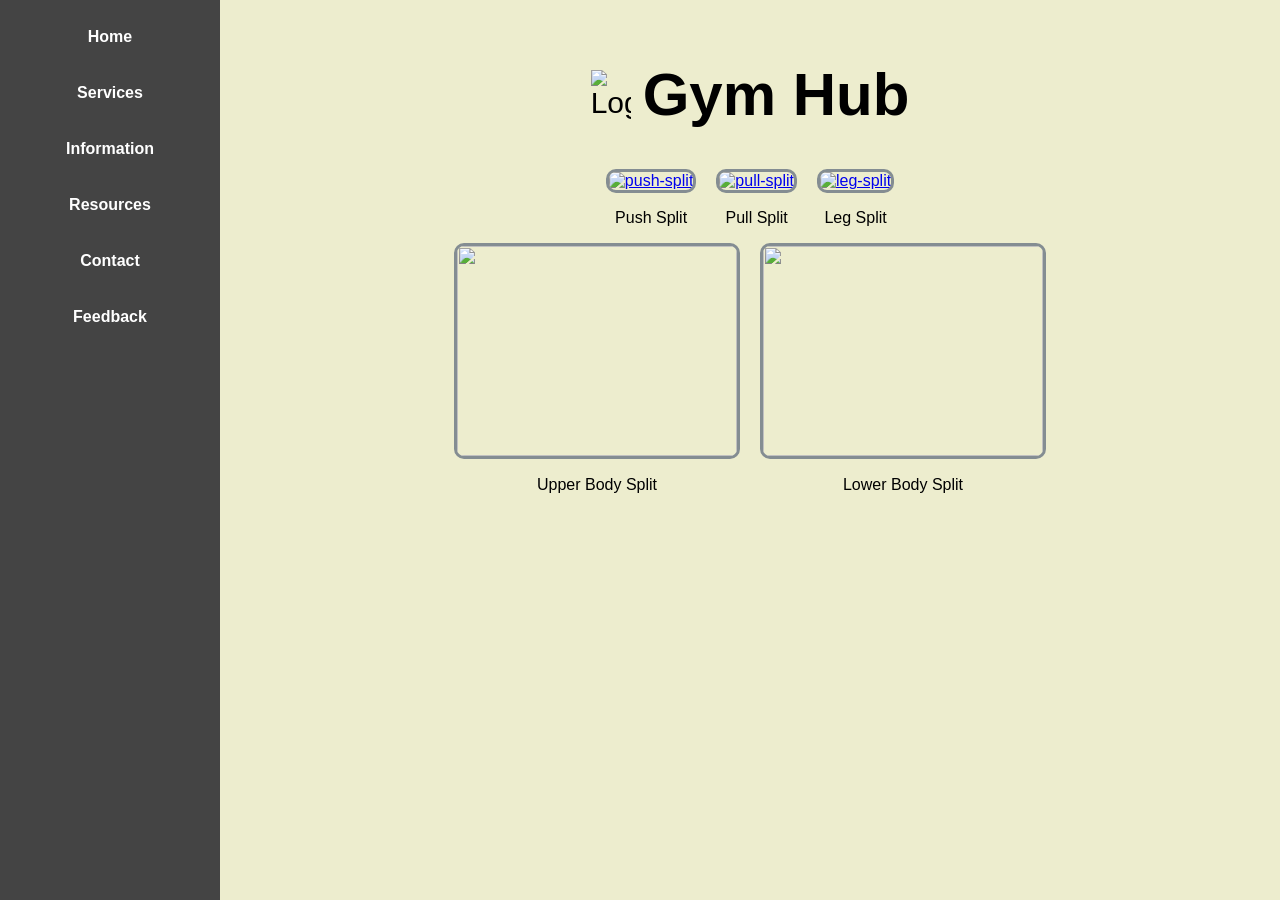
==== index.html @ 47d047da "Add files via upload" ====
<!DOCTYPE html>
<html lang="en">
<head>
    <meta charset="UTF-8">
    <meta name="viewport" content="width=device-width, initial-scale=1.0">
    <title>Home Gym Hub</title>
    <link rel="stylesheet" href="style.css">
</head>
<body>
    <header>
        <nav>
            <ul>
				<li><a href="index.html">Home</a></li>
				<li><a href="services.html">Services</a></li>
				<li><a href="information.html">Information</a></li>
				<li><a href="resources.html">Resources</a></li>
				<li><a href="contact.html">Contact</a></li>
				<li><a href="feedback.html">Feedback</a></li>
			</ul>
        </nav>
    </header>
    <main>
        <div class="title">
            <img src="img/sampleLogo.png" alt="Logo">
            <h1>Gym Hub</h1>
        </div>
        <article>
            <div class="image-row">
                <figure>
                    <a href="push-split.html">
                    <img src="img/push-split.jpg" alt="push-split">
                    </a>
                        <figcaption>
                            <p>
                                Push Split
                            </p>
                        </figcaption>
                </figure>
                <figure>
                    <a href="pull-split.html">
                    <img src="img/pull-split.jpg" alt="pull-split">
                    </a>    
                        <figcaption>
                            <p>
                                Pull Split
                            </p>
                        </figcaption>
                </figure>
                <figure>
                    <a href="leg-split.html">
                    <img src="img/leg-split.jpg" alt="leg-split">
                    </a>
                        <figcaption>
                            <p>
                                Leg Split
                            </p>
                        </figcaption> 
                </figure>
            </div>
            <div class="image-row">
                <figure>
                    <a href="upper-body.html">
                    <img src="img/upper-body.png" alt="">
                    </a>
                        <figcaption>
                            <p>
                                Upper Body Split
                            </p>
                        </figcaption>
                </figure>
                <figure>
                    <a href="lower-body.html">
                    <img src="img/lower-body.png" alt="">
                    </a>
                        <figcaption>
                            <p>
                                Lower Body Split
                            </p>
                        </figcaption> 
                </figure>
            </div>
        </article>
    </main>
    <footer>

    </footer>
</body>
</html>
---- style.css ----
body {
	font-family: Arial, Helvetica, sans-serif;
	margin: 0;
	padding: 0;
	background-color: #EDEDCE;
}

h1 {
	text-align: center;
}

main { /*
	max-width: 1200px;
	margin: 30px auto;*/
	padding: 20px;
	margin-left: 220px;
}

.title {
  	display: flex;
  	align-items: center;   
  	gap: 12px;        
	justify-content: center;
	font-size: 30px;
}

.title img {
  	width: 40px;           
  	height: auto;
}

.container {
	background: white;
	max-width: 600px;
	padding: 30px;
	margin: 0 auto;
	border-radius: 12px;
	box-shadow: 0 8px 24px rgba(0,0,0,0.05);
}

.container h1 {
    text-align: center;
}

fieldset {
	border: 2px solid black;
	border-radius: 8px;
	padding: 20px;
	margin-bottom: 20px;
}

legend {
	font-weight: bold;
	color: black;
	padding: 0 10px;
	font-size: 1.1em;
}

.form-group {
	margin-bottom: 20px;
}

.label-block {
	display: block;
	font-weight: 600;
	margin-bottom: 8px;
	color: #444;
}

input[type="text"], 
input[type="email"], 
input[type="password"], 
input[type="tel"], 
input[type="date"], 
input[type="number"], 
select, 
textarea {
	width: 100%;
	padding: 12px;
	border: 1px solid #ddd;
	border-radius: 6px;
	font-size: 16px;
	resize: none;
	box-sizing: border-box;
}

input:focus, select:focus, textarea:focus {
	outline: none;
	border-color: #28a745;
}

.button {
	width: 100%;
	padding: 12px;
	border: none;
	border-radius: 6px;
	font-size: 16px;
	box-sizing: border-box;
	background-color: #28a745;
	color: white;
	font-weight: bold;
	cursor: pointer;
	margin-top: 10px;
	transition: background-color 0.3s;
}

.button:hover { 
	background-color: #218838;
}
/*
header {
	background-color: #444;
	padding: 20px;
	text-align: center;
	color: white;
    justify-content: left;
}*/

header {
	width: 220px;
	height: 100vh;
	background: #444;
	position: fixed;
	left: 0;
	top: 0;
}

header h1 {
	margin: 0 0 15px 0;
	font-size: 2em;
}

nav ul {
	list-style: none;
	margin: 0;
	padding: 0;
	/*
	display: flex;
	justify-content: center;
	flex-wrap: wrap;
	gap: 10px; */
}

nav ul li {
	display: inline;
	padding: 20px;
	text-align: center;
}

nav ul li a {
	color: white;
	text-decoration: none;
	font-weight: bold;
	padding: 10px 15px;
	display: block;
	border-radius: 5px;
	transition: background-color 0.3s;
}

nav ul li a:hover {
	background-color: #848d92;
}

.image-row {
	gap: 20px;
	display: flex;
	justify-content: center;
}

.image-row img {
	width: 280px;
	height: 210px;
	border: 3px solid;
	border-color: #848d92;
	border-radius: 10px;
}

.image-row figure {
	text-align: center;
	margin: 0;
}

.contract {
	position: fixed;
	right: 0;
}

.contract figure {
	justify-content: right;
}

.contract img {
	width: 300px;
	height: 500px;
}

.services-text {
	display: grid;
	max-width: 70%;
}

.gym-image img {
	width: 300px;
	height: 200px;
	border: 3px solid transparent;
	border-radius: 10px;
}

.gym-image {
	display: flex;
	justify-content: center;
}
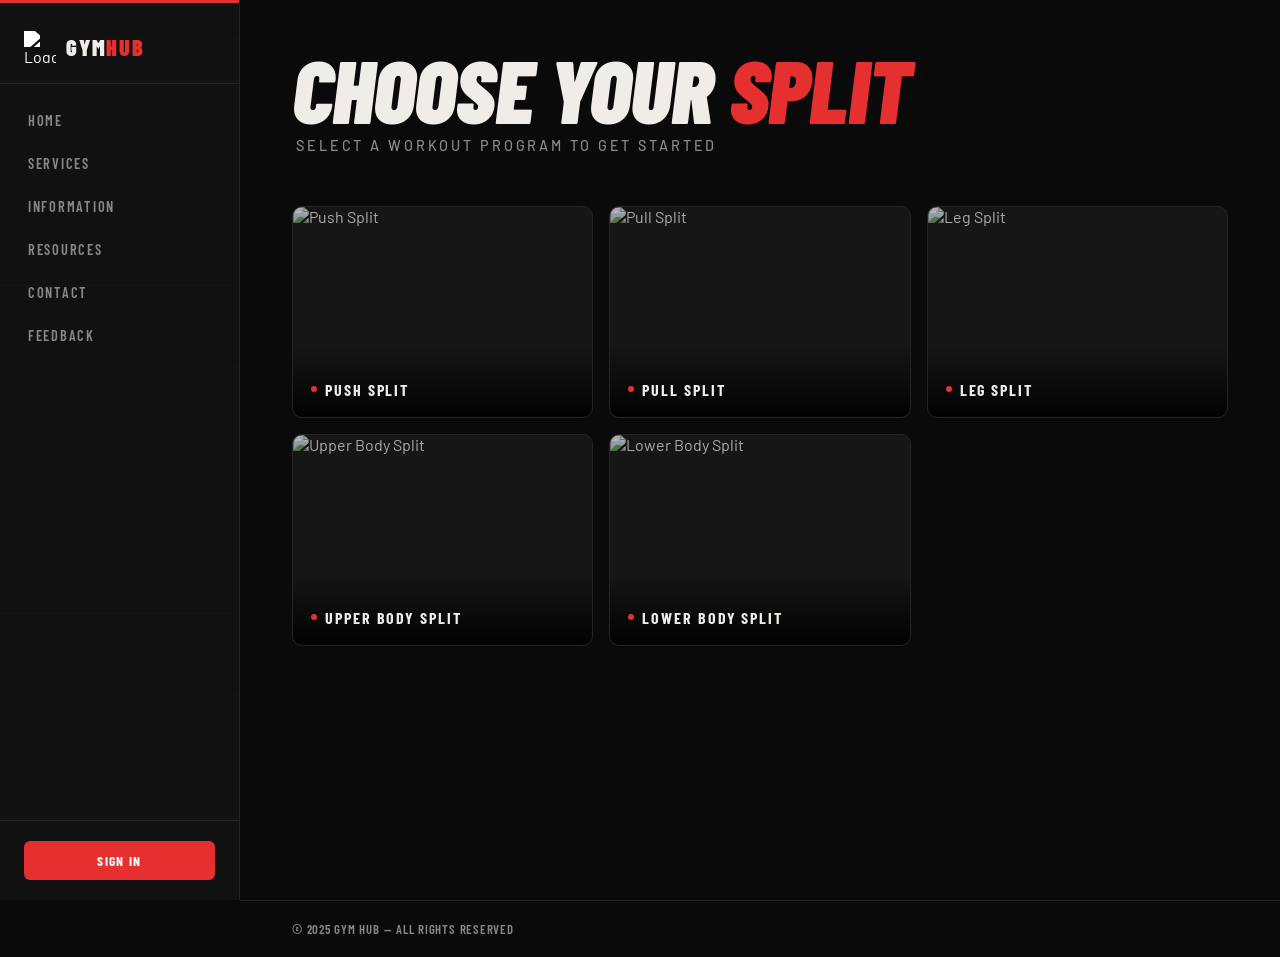
==== commit ba2e7526: "Add files via upload" ====
--- a/index.html
+++ b/index.html
@@ -1,88 +1,72 @@
-<!DOCTYPE html>
-<html lang="en">
-<head>
-    <meta charset="UTF-8">
-    <meta name="viewport" content="width=device-width, initial-scale=1.0">
-    <title>Home Gym Hub</title>
-    <link rel="stylesheet" href="style.css">
-</head>
-<body>
-    <header>
-        <nav>
-            <ul>
-				<li><a href="index.html">Home</a></li>
-				<li><a href="services.html">Services</a></li>
-				<li><a href="information.html">Information</a></li>
-				<li><a href="resources.html">Resources</a></li>
-				<li><a href="contact.html">Contact</a></li>
-				<li><a href="feedback.html">Feedback</a></li>
-			</ul>
-        </nav>
-    </header>
-    <main>
-        <div class="title">
-            <img src="img/sampleLogo.png" alt="Logo">
-            <h1>Gym Hub</h1>
-        </div>
-        <article>
-            <div class="image-row">
-                <figure>
-                    <a href="push-split.html">
-                    <img src="img/push-split.jpg" alt="push-split">
-                    </a>
-                        <figcaption>
-                            <p>
-                                Push Split
-                            </p>
-                        </figcaption>
-                </figure>
-                <figure>
-                    <a href="pull-split.html">
-                    <img src="img/pull-split.jpg" alt="pull-split">
-                    </a>    
-                        <figcaption>
-                            <p>
-                                Pull Split
-                            </p>
-                        </figcaption>
-                </figure>
-                <figure>
-                    <a href="leg-split.html">
-                    <img src="img/leg-split.jpg" alt="leg-split">
-                    </a>
-                        <figcaption>
-                            <p>
-                                Leg Split
-                            </p>
-                        </figcaption> 
-                </figure>
-            </div>
-            <div class="image-row">
-                <figure>
-                    <a href="upper-body.html">
-                    <img src="img/upper-body.png" alt="">
-                    </a>
-                        <figcaption>
-                            <p>
-                                Upper Body Split
-                            </p>
-                        </figcaption>
-                </figure>
-                <figure>
-                    <a href="lower-body.html">
-                    <img src="img/lower-body.png" alt="">
-                    </a>
-                        <figcaption>
-                            <p>
-                                Lower Body Split
-                            </p>
-                        </figcaption> 
-                </figure>
-            </div>
-        </article>
-    </main>
-    <footer>
-
-    </footer>
-</body>
-</html>+<!DOCTYPE html>
+<html lang="en">
+<head>
+    <meta charset="UTF-8">
+    <meta name="viewport" content="width=device-width, initial-scale=1.0">
+    <title>Home — Gym Hub</title>
+    <link rel="stylesheet" href="style.css">
+</head>
+<body>
+    <header>
+        <a href="index.html" class="nav-brand">
+            <img src="img/sampleLogo.png" alt="Logo">
+            <span class="nav-brand-name">Gym<span>Hub</span></span>
+        </a>
+        <nav>
+            <ul>
+                <li><a href="index.html">Home</a></li>
+                <li><a href="services.html">Services</a></li>
+                <li><a href="information.html">Information</a></li>
+                <li><a href="resources.html">Resources</a></li>
+                <li><a href="contact.html">Contact</a></li>
+                <li><a href="feedback.html">Feedback</a></li>
+            </ul>
+        </nav>
+        <div class="nav-footer">
+            <a href="login.html">Sign In</a>
+        </div>
+    </header>
+    <main>
+        <div class="title">
+            <div class="title-lockup">
+                <h1>Choose Your <span>Split</span></h1>
+            </div>
+            <p class="title-tagline">Select a workout program to get started</p>
+        </div>
+
+        <div class="splits-grid">
+            <figure class="split-card">
+                <a href="push-split.html">
+                    <img src="img/push-split.jpg" alt="Push Split">
+                    <figcaption><p>Push Split</p></figcaption>
+                </a>
+            </figure>
+            <figure class="split-card">
+                <a href="pull-split.html">
+                    <img src="img/pull-split.jpg" alt="Pull Split">
+                    <figcaption><p>Pull Split</p></figcaption>
+                </a>
+            </figure>
+            <figure class="split-card">
+                <a href="leg-split.html">
+                    <img src="img/leg-split.jpg" alt="Leg Split">
+                    <figcaption><p>Leg Split</p></figcaption>
+                </a>
+            </figure>
+            <figure class="split-card">
+                <a href="upper-body.html">
+                    <img src="img/upper-body.png" alt="Upper Body Split">
+                    <figcaption><p>Upper Body Split</p></figcaption>
+                </a>
+            </figure>
+            <figure class="split-card">
+                <a href="lower-body.html">
+                    <img src="img/lower-body.png" alt="Lower Body Split">
+                    <figcaption><p>Lower Body Split</p></figcaption>
+                </a>
+            </figure>
+        </div>
+    </main>
+    <footer></footer>
+</body>
+</html>
--- a/style.css
+++ b/style.css
@@ -1,212 +1,437 @@
-body {
-	font-family: Arial, Helvetica, sans-serif;
-	margin: 0;
-	padding: 0;
-	background-color: #EDEDCE;
-}
-
-h1 {
-	text-align: center;
-}
-
-main { /*
-	max-width: 1200px;
-	margin: 30px auto;*/
-	padding: 20px;
-	margin-left: 220px;
-}
-
-.title {
-  	display: flex;
-  	align-items: center;   
-  	gap: 12px;        
-	justify-content: center;
-	font-size: 30px;
-}
-
-.title img {
-  	width: 40px;           
-  	height: auto;
-}
-
-.container {
-	background: white;
-	max-width: 600px;
-	padding: 30px;
-	margin: 0 auto;
-	border-radius: 12px;
-	box-shadow: 0 8px 24px rgba(0,0,0,0.05);
-}
-
-.container h1 {
-    text-align: center;
-}
-
-fieldset {
-	border: 2px solid black;
-	border-radius: 8px;
-	padding: 20px;
-	margin-bottom: 20px;
-}
-
-legend {
-	font-weight: bold;
-	color: black;
-	padding: 0 10px;
-	font-size: 1.1em;
-}
-
-.form-group {
-	margin-bottom: 20px;
-}
-
-.label-block {
-	display: block;
-	font-weight: 600;
-	margin-bottom: 8px;
-	color: #444;
-}
-
-input[type="text"], 
-input[type="email"], 
-input[type="password"], 
-input[type="tel"], 
-input[type="date"], 
-input[type="number"], 
-select, 
-textarea {
-	width: 100%;
-	padding: 12px;
-	border: 1px solid #ddd;
-	border-radius: 6px;
-	font-size: 16px;
-	resize: none;
-	box-sizing: border-box;
-}
-
-input:focus, select:focus, textarea:focus {
-	outline: none;
-	border-color: #28a745;
-}
-
-.button {
-	width: 100%;
-	padding: 12px;
-	border: none;
-	border-radius: 6px;
-	font-size: 16px;
-	box-sizing: border-box;
-	background-color: #28a745;
-	color: white;
-	font-weight: bold;
-	cursor: pointer;
-	margin-top: 10px;
-	transition: background-color 0.3s;
-}
-
-.button:hover { 
-	background-color: #218838;
-}
-/*
-header {
-	background-color: #444;
-	padding: 20px;
-	text-align: center;
-	color: white;
-    justify-content: left;
-}*/
-
-header {
-	width: 220px;
-	height: 100vh;
-	background: #444;
-	position: fixed;
-	left: 0;
-	top: 0;
-}
-
-header h1 {
-	margin: 0 0 15px 0;
-	font-size: 2em;
-}
-
-nav ul {
-	list-style: none;
-	margin: 0;
-	padding: 0;
-	/*
-	display: flex;
-	justify-content: center;
-	flex-wrap: wrap;
-	gap: 10px; */
-}
-
-nav ul li {
-	display: inline;
-	padding: 20px;
-	text-align: center;
-}
-
-nav ul li a {
-	color: white;
-	text-decoration: none;
-	font-weight: bold;
-	padding: 10px 15px;
-	display: block;
-	border-radius: 5px;
-	transition: background-color 0.3s;
-}
-
-nav ul li a:hover {
-	background-color: #848d92;
-}
-
-.image-row {
-	gap: 20px;
-	display: flex;
-	justify-content: center;
-}
-
-.image-row img {
-	width: 280px;
-	height: 210px;
-	border: 3px solid;
-	border-color: #848d92;
-	border-radius: 10px;
-}
-
-.image-row figure {
-	text-align: center;
-	margin: 0;
-}
-
-.contract {
-	position: fixed;
-	right: 0;
-}
-
-.contract figure {
-	justify-content: right;
-}
-
-.contract img {
-	width: 300px;
-	height: 500px;
-}
-
-.services-text {
-	display: grid;
-	max-width: 70%;
-}
-
-.gym-image img {
-	width: 300px;
-	height: 200px;
-	border: 3px solid transparent;
-	border-radius: 10px;
-}
-
-.gym-image {
-	display: flex;
-	justify-content: center;
-}
+@import url('https://fonts.googleapis.com/css2?family=Barlow+Condensed:ital,wght@0,400;0,600;0,700;0,800;0,900;1,700&family=Barlow:wght@300;400;500;600&display=swap');
+
+:root {
+  --black:    #0a0a0a;
+  --dark:     #111111;
+  --card:     #161616;
+  --border:   #252525;
+  --red:      #e63030;
+  --red-dim:  #b52525;
+  --red-glow: rgba(230, 48, 48, 0.18);
+  --white:    #f0ede8;
+  --muted:    #888888;
+  --nav-w:    240px;
+  --ease:     cubic-bezier(0.25, 0.46, 0.45, 0.94);
+}
+
+*, *::before, *::after { box-sizing: border-box; margin: 0; padding: 0; }
+html { scroll-behavior: smooth; }
+
+body {
+  font-family: 'Barlow', sans-serif;
+  background-color: var(--black);
+  color: var(--white);
+  min-height: 100vh;
+  overflow-x: hidden;
+}
+
+/* ---- SIDEBAR ---- */
+header {
+  width: var(--nav-w);
+  height: 100vh;
+  background: var(--dark);
+  position: fixed;
+  left: 0; top: 0;
+  z-index: 100;
+  display: flex;
+  flex-direction: column;
+  border-right: 1px solid var(--border);
+  overflow: hidden;
+}
+header::before {
+  content: '';
+  display: block;
+  height: 3px;
+  width: 100%;
+  background: var(--red);
+  flex-shrink: 0;
+}
+header::after {
+  content: '';
+  position: absolute;
+  inset: 0;
+  background: repeating-linear-gradient(0deg, transparent, transparent 40px, rgba(255,255,255,0.012) 40px, rgba(255,255,255,0.012) 41px);
+  pointer-events: none;
+}
+
+.nav-brand {
+  padding: 28px 24px 20px;
+  border-bottom: 1px solid var(--border);
+  display: flex;
+  align-items: center;
+  gap: 10px;
+  text-decoration: none;
+  position: relative;
+  z-index: 1;
+}
+.nav-brand img {
+  width: 32px; height: 32px;
+  object-fit: contain;
+  filter: brightness(0) invert(1);
+}
+.nav-brand-name {
+  font-family: 'Barlow Condensed', sans-serif;
+  font-weight: 900;
+  font-size: 1.4rem;
+  letter-spacing: 0.08em;
+  text-transform: uppercase;
+  color: var(--white);
+}
+.nav-brand-name span { color: var(--red); }
+
+nav { flex: 1; padding: 16px 0; position: relative; z-index: 1; }
+nav ul { list-style: none; display: flex; flex-direction: column; gap: 2px; padding: 0 12px; }
+nav ul li { display: block; padding: 0; }
+nav ul li a {
+  color: var(--muted);
+  text-decoration: none;
+  font-family: 'Barlow Condensed', sans-serif;
+  font-weight: 600;
+  font-size: 0.9rem;
+  letter-spacing: 0.12em;
+  text-transform: uppercase;
+  padding: 12px 16px;
+  display: flex;
+  align-items: center;
+  border-radius: 6px;
+  position: relative;
+  transition: color 0.2s var(--ease), background 0.2s var(--ease);
+}
+nav ul li a::before {
+  content: '';
+  position: absolute;
+  left: 0; top: 50%;
+  transform: translateY(-50%) scaleY(0);
+  width: 2px; height: 60%;
+  background: var(--red);
+  border-radius: 0 2px 2px 0;
+  transition: transform 0.2s var(--ease);
+}
+nav ul li a:hover { color: var(--white); background: rgba(255,255,255,0.05); }
+nav ul li a:hover::before { transform: translateY(-50%) scaleY(1); }
+
+.nav-footer {
+  padding: 20px 24px;
+  border-top: 1px solid var(--border);
+  position: relative;
+  z-index: 1;
+}
+.nav-footer a {
+  display: block;
+  text-align: center;
+  background: var(--red);
+  color: white;
+  text-decoration: none;
+  font-family: 'Barlow Condensed', sans-serif;
+  font-weight: 700;
+  font-size: 0.85rem;
+  letter-spacing: 0.1em;
+  text-transform: uppercase;
+  padding: 11px;
+  border-radius: 6px;
+  transition: background 0.2s var(--ease);
+}
+.nav-footer a:hover { background: var(--red-dim); }
+
+/* ---- MAIN ---- */
+main {
+  margin-left: var(--nav-w);
+  padding: 48px 52px;
+  min-height: 100vh;
+  animation: fadeIn 0.5s var(--ease) both;
+}
+@keyframes fadeIn {
+  from { opacity: 0; transform: translateY(12px); }
+  to   { opacity: 1; transform: translateY(0); }
+}
+
+/* ---- PAGE TITLE ---- */
+.page-title { margin-bottom: 48px; position: relative; }
+.page-title h1 {
+  font-family: 'Barlow Condensed', sans-serif;
+  font-weight: 900;
+  font-style: italic;
+  font-size: clamp(3rem, 6vw, 5.5rem);
+  line-height: 0.92;
+  text-transform: uppercase;
+  letter-spacing: -0.01em;
+}
+.page-title h1 em { color: var(--red); font-style: inherit; }
+.page-title .subtitle { margin-top: 12px; color: var(--muted); font-size: 0.95rem; letter-spacing: 0.03em; }
+.page-title::after {
+  content: '';
+  display: block;
+  margin-top: 24px;
+  width: 56px; height: 3px;
+  background: var(--red);
+  border-radius: 2px;
+}
+
+/* ---- HOME TITLE AREA ---- */
+.title {
+  display: flex;
+  flex-direction: column;
+  align-items: flex-start;
+  gap: 8px;
+  margin-bottom: 52px;
+}
+.title-lockup { display: flex; align-items: center; gap: 16px; }
+.title-lockup img {
+  width: 52px; height: 52px;
+  object-fit: contain;
+  filter: brightness(0) invert(1);
+}
+.title h1 {
+  font-family: 'Barlow Condensed', sans-serif;
+  font-weight: 900;
+  font-style: italic;
+  font-size: clamp(3.5rem, 7vw, 6.5rem);
+  text-transform: uppercase;
+  line-height: 0.9;
+  letter-spacing: -0.01em;
+}
+.title h1 span { color: var(--red); }
+.title-tagline {
+  font-size: 0.9rem;
+  color: var(--muted);
+  letter-spacing: 0.2em;
+  text-transform: uppercase;
+  font-weight: 500;
+  padding-left: 4px;
+}
+
+/* ---- IMAGE GRID (article on index.html) ---- */
+article {
+  display: grid;
+  grid-template-columns: repeat(3, 1fr);
+  gap: 16px;
+}
+.image-row { display: contents; }
+
+.image-row figure {
+  position: relative;
+  border-radius: 10px;
+  overflow: hidden;
+  background: var(--card);
+  border: 1px solid var(--border);
+  display: block;
+  margin: 0;
+  transition: transform 0.3s var(--ease), border-color 0.3s var(--ease);
+  cursor: pointer;
+}
+.image-row figure:hover { transform: translateY(-4px); border-color: var(--red); }
+.image-row a { display: block; }
+.image-row img {
+  width: 100%;
+  height: 200px;
+  object-fit: cover;
+  display: block;
+  filter: brightness(0.72) saturate(0.7);
+  border: none !important;
+  border-radius: 0 !important;
+  transition: filter 0.3s var(--ease), transform 0.4s var(--ease);
+}
+.image-row figure:hover img { filter: brightness(0.92) saturate(1); transform: scale(1.04); }
+
+.image-row figcaption {
+  position: absolute;
+  bottom: 0; left: 0; right: 0;
+  padding: 32px 18px 18px;
+  background: linear-gradient(to top, rgba(0,0,0,0.92) 0%, transparent 100%);
+  font-family: 'Barlow Condensed', sans-serif;
+  font-weight: 700;
+  font-size: 1rem;
+  letter-spacing: 0.12em;
+  text-transform: uppercase;
+}
+.image-row figcaption p { display: flex; align-items: center; gap: 8px; margin: 0; }
+.image-row figcaption p::before {
+  content: '';
+  display: inline-block;
+  width: 6px; height: 6px;
+  background: var(--red);
+  border-radius: 50%;
+  flex-shrink: 0;
+}
+
+/* ---- SERVICES PAGE ---- */
+.services-text { max-width: 720px; }
+.services-text h2 {
+  font-family: 'Barlow Condensed', sans-serif;
+  font-weight: 800;
+  font-size: 1.8rem;
+  text-transform: uppercase;
+  letter-spacing: 0.06em;
+  margin-bottom: 12px; margin-top: 40px;
+  display: flex; align-items: center; gap: 12px;
+}
+.services-text h2:first-child { margin-top: 0; }
+.services-text h2::before {
+  content: '';
+  display: inline-block;
+  width: 4px; height: 1.4em;
+  background: var(--red);
+  border-radius: 2px;
+  flex-shrink: 0;
+}
+.services-text p { color: #aaa; line-height: 1.75; font-size: 0.97rem; }
+
+.contract { position: fixed; right: 40px; top: 50%; transform: translateY(-50%); margin: 0; }
+.contract img { width: 180px; height: auto; filter: brightness(0) invert(1); opacity: 0.06; }
+
+/* ---- INFORMATION PAGE ---- */
+.gym-image { display: block; }
+.gym-image img {
+  width: 100%; max-width: 700px; height: 420px;
+  object-fit: cover; border-radius: 10px;
+  border: 1px solid var(--border);
+  filter: brightness(0.85) saturate(0.7);
+}
+
+/* ---- FORMS ---- */
+.container {
+  background: var(--card);
+  max-width: 600px;
+  padding: 36px;
+  border-radius: 10px;
+  border: 1px solid var(--border);
+}
+.container h1 {
+  font-family: 'Barlow Condensed', sans-serif;
+  font-weight: 900; font-style: italic;
+  font-size: 2.6rem; text-transform: uppercase;
+  letter-spacing: 0.02em; margin-bottom: 28px; text-align: left;
+}
+fieldset { border: 1px solid var(--border); border-radius: 8px; padding: 24px; margin-bottom: 20px; }
+legend {
+  font-family: 'Barlow Condensed', sans-serif;
+  font-weight: 700; font-size: 0.8rem;
+  letter-spacing: 0.14em; text-transform: uppercase;
+  color: var(--muted); padding: 0 10px;
+}
+.form-group { margin-bottom: 20px; }
+.form-group:last-child { margin-bottom: 0; }
+.label-block {
+  display: block; font-size: 0.8rem; font-weight: 600;
+  letter-spacing: 0.1em; text-transform: uppercase;
+  margin-bottom: 8px; color: var(--muted);
+}
+input[type="text"], input[type="email"], input[type="password"],
+input[type="tel"], input[type="date"], input[type="number"],
+select, textarea {
+  width: 100%; padding: 12px 14px;
+  background: var(--dark);
+  border: 1px solid var(--border);
+  border-radius: 6px;
+  font-size: 0.95rem;
+  font-family: 'Barlow', sans-serif;
+  color: var(--white);
+  resize: vertical; box-sizing: border-box;
+  transition: border-color 0.2s var(--ease);
+}
+input::placeholder, textarea::placeholder { color: #444; }
+input:focus, select:focus, textarea:focus { outline: none; border-color: var(--red); }
+select option { background: var(--dark); }
+
+.button {
+  width: 100%; padding: 14px; border: none; border-radius: 6px;
+  font-family: 'Barlow Condensed', sans-serif;
+  font-size: 1rem; font-weight: 700; letter-spacing: 0.12em;
+  text-transform: uppercase; box-sizing: border-box;
+  background: var(--red); color: white; cursor: pointer; margin-top: 8px;
+  transition: background 0.2s var(--ease), transform 0.15s var(--ease);
+}
+.button:hover { background: var(--red-dim); transform: translateY(-1px); }
+.button:active { transform: translateY(0); }
+
+/* ---- FOOTER ---- */
+footer {
+  margin-left: var(--nav-w);
+  padding: 20px 52px;
+  border-top: 1px solid var(--border);
+  color: var(--muted); font-size: 0.8rem; letter-spacing: 0.06em;
+}
+footer:empty::before {
+  content: '© 2025 GYM HUB — ALL RIGHTS RESERVED';
+  display: block;
+  font-family: 'Barlow Condensed', sans-serif;
+  font-weight: 600; text-transform: uppercase;
+}
+
+/* ---- WORKOUT DETAIL PAGES ---- */
+.workout-hero {
+  width: 100%; max-width: 800px; height: 360px;
+  object-fit: cover; border-radius: 10px;
+  border: 1px solid var(--border); margin-bottom: 36px;
+  filter: brightness(0.85) saturate(0.7); display: block;
+}
+
+table { width: 100%; max-width: 700px; border-collapse: collapse; margin-top: 24px; }
+thead tr { border-bottom: 2px solid var(--red); }
+thead th {
+  font-family: 'Barlow Condensed', sans-serif; font-weight: 700;
+  font-size: 0.8rem; letter-spacing: 0.14em; text-transform: uppercase;
+  color: var(--muted); padding: 10px 16px; text-align: left;
+}
+tbody tr { border-bottom: 1px solid var(--border); transition: background 0.15s; }
+tbody tr:hover { background: rgba(255,255,255,0.03); }
+tbody td { padding: 14px 16px; font-size: 0.95rem; color: #ccc; }
+tbody td:first-child { color: var(--white); font-weight: 500; }
+
+.badge {
+  display: inline-block;
+  background: var(--red-glow); border: 1px solid rgba(230,48,48,0.35);
+  color: var(--red); font-family: 'Barlow Condensed', sans-serif;
+  font-weight: 700; font-size: 0.75rem; letter-spacing: 0.12em;
+  text-transform: uppercase; padding: 4px 10px; border-radius: 4px;
+}
+
+/* ---- SPLITS GRID (index page) ---- */
+.splits-grid {
+  display: grid;
+  grid-template-columns: repeat(3, 1fr);
+  gap: 16px;
+}
+
+.split-card {
+  position: relative;
+  border-radius: 10px;
+  overflow: hidden;
+  background: var(--card);
+  border: 1px solid var(--border);
+  margin: 0;
+  transition: transform 0.3s var(--ease), border-color 0.3s var(--ease);
+}
+.split-card:hover { transform: translateY(-4px); border-color: var(--red); }
+
+.split-card a {
+  display: block;
+  text-decoration: none;
+  color: var(--white);
+}
+
+.split-card img {
+  width: 100%; height: 210px;
+  object-fit: cover; display: block;
+  filter: brightness(0.72) saturate(0.7);
+  transition: filter 0.3s var(--ease), transform 0.4s var(--ease);
+}
+.split-card:hover img { filter: brightness(0.92) saturate(1); transform: scale(1.04); }
+
+.split-card figcaption {
+  position: absolute;
+  bottom: 0; left: 0; right: 0;
+  padding: 36px 18px 18px;
+  background: linear-gradient(to top, rgba(0,0,0,0.92) 0%, transparent 100%);
+  font-family: 'Barlow Condensed', sans-serif;
+  font-weight: 700; font-size: 1rem;
+  letter-spacing: 0.12em; text-transform: uppercase;
+}
+.split-card figcaption p { display: flex; align-items: center; gap: 8px; margin: 0; }
+.split-card figcaption p::before {
+  content: '';
+  display: inline-block;
+  width: 6px; height: 6px;
+  background: var(--red); border-radius: 50%;
+  flex-shrink: 0;
+}
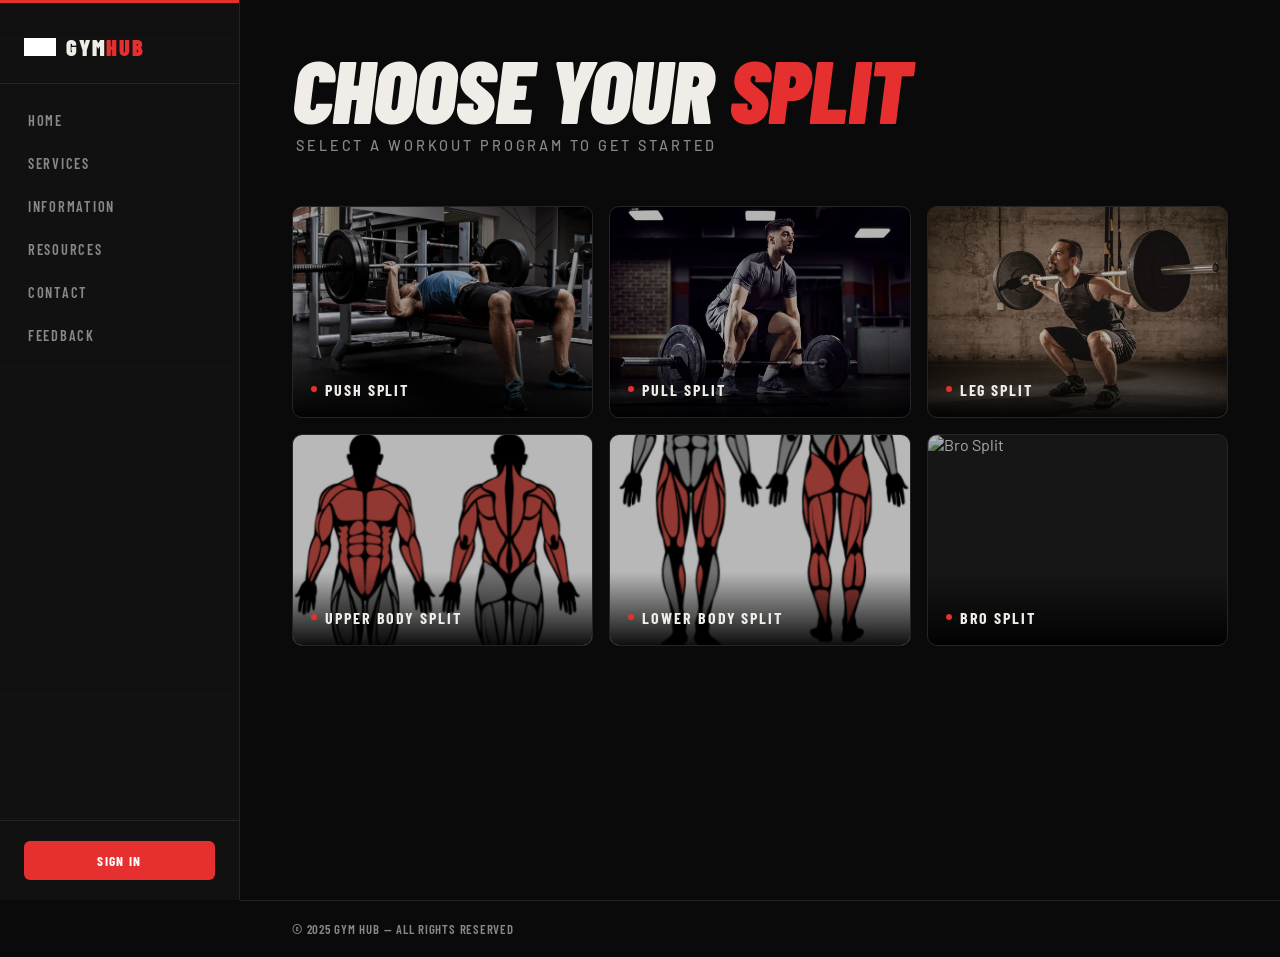
==== commit 68b7d3e8: "Add files via upload" ====
--- a/index.html
+++ b/index.html
@@ -65,6 +65,12 @@
                     <figcaption><p>Lower Body Split</p></figcaption>
                 </a>
             </figure>
+            <figure class="split-card">
+                <a href="bro-split.html">
+                    <img src="img/bro-split.png" alt="Bro Split">
+                    <figcaption><p>Bro Split</p></figcaption>
+                </a>
+            </figure>
         </div>
     </main>
     <footer></footer>
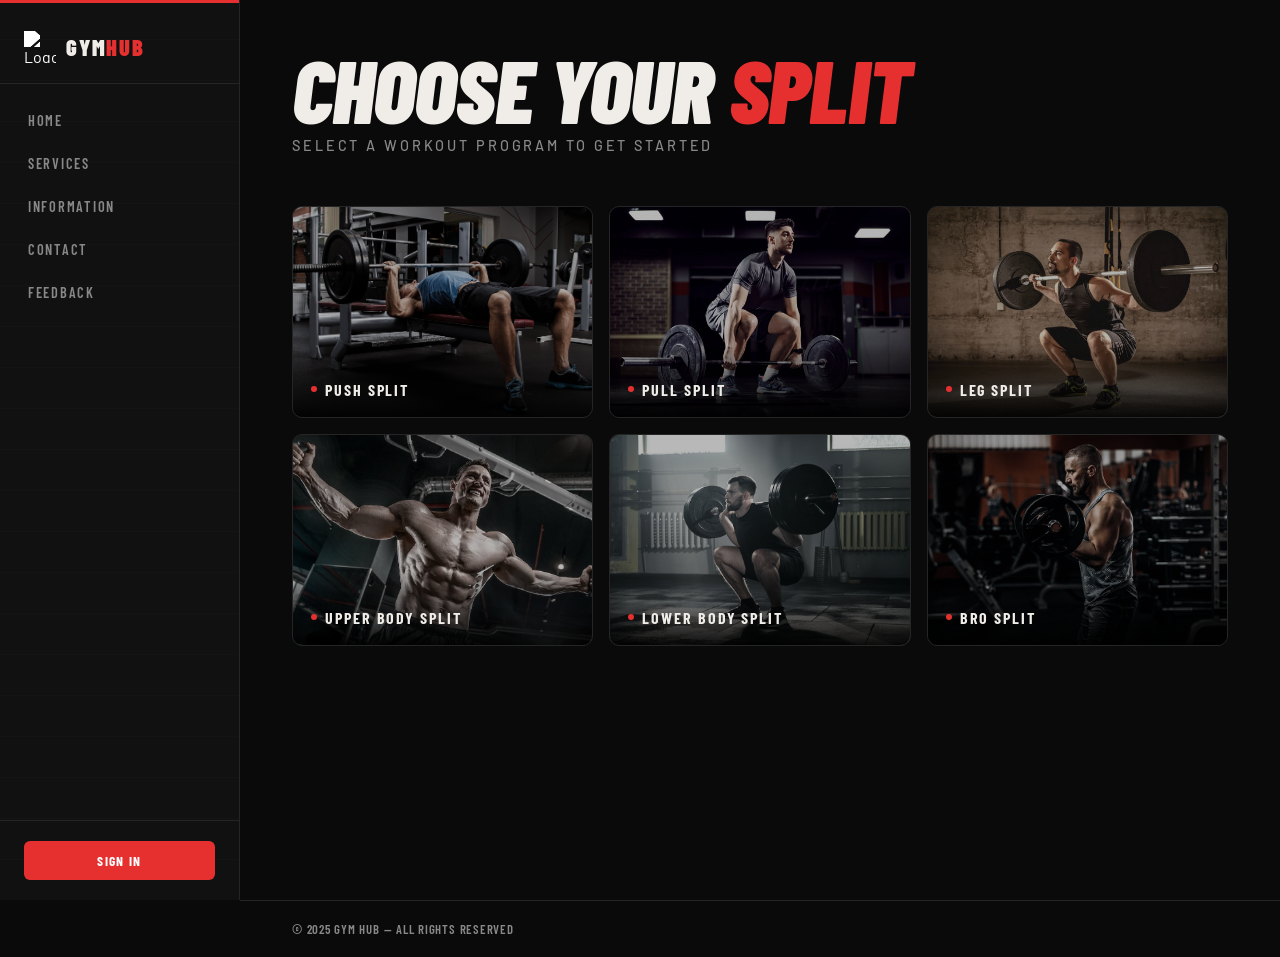
==== commit 37db8d6c: "Add files via upload" ====
--- a/index.html
+++ b/index.html
@@ -9,7 +9,7 @@
 <body>
     <header>
         <a href="index.html" class="nav-brand">
-            <img src="img/sampleLogo.png" alt="Logo">
+            <img src="img/logo.png" alt="Logo">
             <span class="nav-brand-name">Gym<span>Hub</span></span>
         </a>
         <nav>
@@ -17,7 +17,6 @@
                 <li><a href="index.html">Home</a></li>
                 <li><a href="services.html">Services</a></li>
                 <li><a href="information.html">Information</a></li>
-                <li><a href="resources.html">Resources</a></li>
                 <li><a href="contact.html">Contact</a></li>
                 <li><a href="feedback.html">Feedback</a></li>
             </ul>
@@ -28,9 +27,7 @@
     </header>
     <main>
         <div class="title">
-            <div class="title-lockup">
-                <h1>Choose Your <span>Split</span></h1>
-            </div>
+            <h1>Choose Your <span>Split</span></h1>
             <p class="title-tagline">Select a workout program to get started</p>
         </div>
 
--- a/style.css
+++ b/style.css
@@ -1,437 +1,988 @@
 @import url('https://fonts.googleapis.com/css2?family=Barlow+Condensed:ital,wght@0,400;0,600;0,700;0,800;0,900;1,700&family=Barlow:wght@300;400;500;600&display=swap');
 
 :root {
-  --black:    #0a0a0a;
-  --dark:     #111111;
-  --card:     #161616;
-  --border:   #252525;
-  --red:      #e63030;
-  --red-dim:  #b52525;
-  --red-glow: rgba(230, 48, 48, 0.18);
-  --white:    #f0ede8;
-  --muted:    #888888;
-  --nav-w:    240px;
-  --ease:     cubic-bezier(0.25, 0.46, 0.45, 0.94);
-}
-
-*, *::before, *::after { box-sizing: border-box; margin: 0; padding: 0; }
+    --black:    #0a0a0a;
+    --dark:     #111111;
+    --card:     #161616;
+    --border:   #252525;
+    --red:      #e63030;
+    --red-dim:  #b52525;
+    --red-glow: rgba(230, 48, 48, 0.18);
+    --white:    #f0ede8;
+    --muted:    #888888;
+    --nav-w:    240px;
+    --ease:     cubic-bezier(0.25, 0.46, 0.45, 0.94);
+}
+
+*, *::before, *::after {
+    box-sizing: border-box;
+    margin: 0;
+    padding: 0;
+}
+
 html { scroll-behavior: smooth; }
 
 body {
-  font-family: 'Barlow', sans-serif;
-  background-color: var(--black);
-  color: var(--white);
-  min-height: 100vh;
-  overflow-x: hidden;
-}
-
-/* ---- SIDEBAR ---- */
+    font-family: 'Barlow', sans-serif;
+    background: var(--black);
+    color: var(--white);
+    min-height: 100vh;
+    overflow-x: hidden;
+}
+
+/* header */
+
 header {
-  width: var(--nav-w);
-  height: 100vh;
-  background: var(--dark);
-  position: fixed;
-  left: 0; top: 0;
-  z-index: 100;
-  display: flex;
-  flex-direction: column;
-  border-right: 1px solid var(--border);
-  overflow: hidden;
-}
+    width: var(--nav-w);
+    height: 100vh;
+    background: var(--dark);
+    position: fixed;
+    left: 0;
+    top: 0;
+    z-index: 100;
+    display: flex;
+    flex-direction: column;
+    border-right: 1px solid var(--border);
+    overflow: hidden;
+}
+
 header::before {
-  content: '';
-  display: block;
-  height: 3px;
-  width: 100%;
-  background: var(--red);
-  flex-shrink: 0;
-}
+    content: '';
+    display: block;
+    height: 3px;
+    width: 100%;
+    background: var(--red);
+    flex-shrink: 0;
+}
+
 header::after {
-  content: '';
-  position: absolute;
-  inset: 0;
-  background: repeating-linear-gradient(0deg, transparent, transparent 40px, rgba(255,255,255,0.012) 40px, rgba(255,255,255,0.012) 41px);
-  pointer-events: none;
+    content: '';
+    position: absolute;
+    inset: 0;
+    background: repeating-linear-gradient(
+        0deg,
+        transparent,
+        transparent 40px,
+        rgba(255, 255, 255, 0.012) 40px,
+        rgba(255, 255, 255, 0.012) 41px
+    );
+    pointer-events: none;
 }
 
 .nav-brand {
-  padding: 28px 24px 20px;
-  border-bottom: 1px solid var(--border);
-  display: flex;
-  align-items: center;
-  gap: 10px;
-  text-decoration: none;
-  position: relative;
-  z-index: 1;
-}
+    padding: 28px 24px 20px;
+    border-bottom: 1px solid var(--border);
+    display: flex;
+    align-items: center;
+    gap: 10px;
+    text-decoration: none;
+    position: relative;
+    z-index: 1;
+}
+
 .nav-brand img {
-  width: 32px; height: 32px;
-  object-fit: contain;
-  filter: brightness(0) invert(1);
-}
+    width: 32px;
+    height: 32px;
+    object-fit: contain;
+    filter: brightness(0) invert(1);
+}
+
 .nav-brand-name {
-  font-family: 'Barlow Condensed', sans-serif;
-  font-weight: 900;
-  font-size: 1.4rem;
-  letter-spacing: 0.08em;
-  text-transform: uppercase;
-  color: var(--white);
-}
+    font-family: 'Barlow Condensed', sans-serif;
+    font-weight: 900;
+    font-size: 1.4rem;
+    letter-spacing: 0.08em;
+    text-transform: uppercase;
+    color: var(--white);
+}
+
 .nav-brand-name span { color: var(--red); }
 
-nav { flex: 1; padding: 16px 0; position: relative; z-index: 1; }
-nav ul { list-style: none; display: flex; flex-direction: column; gap: 2px; padding: 0 12px; }
-nav ul li { display: block; padding: 0; }
+nav {
+    flex: 1;
+    padding: 16px 0;
+    position: relative;
+    z-index: 1;
+}
+
+nav ul {
+    list-style: none;
+    display: flex;
+    flex-direction: column;
+    gap: 2px;
+    padding: 0 12px;
+}
+
+nav ul li { display: block; }
+
 nav ul li a {
-  color: var(--muted);
-  text-decoration: none;
-  font-family: 'Barlow Condensed', sans-serif;
-  font-weight: 600;
-  font-size: 0.9rem;
-  letter-spacing: 0.12em;
-  text-transform: uppercase;
-  padding: 12px 16px;
-  display: flex;
-  align-items: center;
-  border-radius: 6px;
-  position: relative;
-  transition: color 0.2s var(--ease), background 0.2s var(--ease);
-}
+    color: var(--muted);
+    text-decoration: none;
+    font-family: 'Barlow Condensed', sans-serif;
+    font-weight: 600;
+    font-size: 0.9rem;
+    letter-spacing: 0.12em;
+    text-transform: uppercase;
+    padding: 12px 16px;
+    display: flex;
+    align-items: center;
+    border-radius: 6px;
+    position: relative;
+    transition: color 0.2s var(--ease), background 0.2s var(--ease);
+}
+
 nav ul li a::before {
-  content: '';
-  position: absolute;
-  left: 0; top: 50%;
-  transform: translateY(-50%) scaleY(0);
-  width: 2px; height: 60%;
-  background: var(--red);
-  border-radius: 0 2px 2px 0;
-  transition: transform 0.2s var(--ease);
-}
-nav ul li a:hover { color: var(--white); background: rgba(255,255,255,0.05); }
+    content: '';
+    position: absolute;
+    left: 0;
+    top: 50%;
+    transform: translateY(-50%) scaleY(0);
+    width: 2px;
+    height: 60%;
+    background: var(--red);
+    border-radius: 0 2px 2px 0;
+    transition: transform 0.2s var(--ease);
+}
+
+nav ul li a:hover {
+    color: var(--white);
+    background: rgba(255, 255, 255, 0.05);
+}
+
 nav ul li a:hover::before { transform: translateY(-50%) scaleY(1); }
 
 .nav-footer {
-  padding: 20px 24px;
-  border-top: 1px solid var(--border);
-  position: relative;
-  z-index: 1;
-}
+    padding: 20px 24px;
+    border-top: 1px solid var(--border);
+    position: relative;
+    z-index: 1;
+}
+
 .nav-footer a {
-  display: block;
-  text-align: center;
-  background: var(--red);
-  color: white;
-  text-decoration: none;
-  font-family: 'Barlow Condensed', sans-serif;
-  font-weight: 700;
-  font-size: 0.85rem;
-  letter-spacing: 0.1em;
-  text-transform: uppercase;
-  padding: 11px;
-  border-radius: 6px;
-  transition: background 0.2s var(--ease);
-}
+    display: block;
+    text-align: center;
+    background: var(--red);
+    color: white;
+    text-decoration: none;
+    font-family: 'Barlow Condensed', sans-serif;
+    font-weight: 700;
+    font-size: 0.85rem;
+    letter-spacing: 0.1em;
+    text-transform: uppercase;
+    padding: 11px;
+    border-radius: 6px;
+    transition: background 0.2s var(--ease);
+}
+
 .nav-footer a:hover { background: var(--red-dim); }
 
-/* ---- MAIN ---- */
+/* main */
+
 main {
-  margin-left: var(--nav-w);
-  padding: 48px 52px;
-  min-height: 100vh;
-  animation: fadeIn 0.5s var(--ease) both;
-}
+    margin-left: var(--nav-w);
+    padding: 48px 52px;
+    min-height: 100vh;
+    animation: fadeIn 0.5s var(--ease) both;
+}
+
 @keyframes fadeIn {
-  from { opacity: 0; transform: translateY(12px); }
-  to   { opacity: 1; transform: translateY(0); }
-}
-
-/* ---- PAGE TITLE ---- */
-.page-title { margin-bottom: 48px; position: relative; }
+    from { opacity: 0; transform: translateY(12px); }
+    to   { opacity: 1; transform: translateY(0); }
+}
+
+/* page title */
+
+.page-title {
+    margin-bottom: 48px;
+    position: relative;
+}
+
 .page-title h1 {
-  font-family: 'Barlow Condensed', sans-serif;
-  font-weight: 900;
-  font-style: italic;
-  font-size: clamp(3rem, 6vw, 5.5rem);
-  line-height: 0.92;
-  text-transform: uppercase;
-  letter-spacing: -0.01em;
-}
-.page-title h1 em { color: var(--red); font-style: inherit; }
-.page-title .subtitle { margin-top: 12px; color: var(--muted); font-size: 0.95rem; letter-spacing: 0.03em; }
+    font-family: 'Barlow Condensed', sans-serif;
+    font-weight: 900;
+    font-style: italic;
+    font-size: clamp(3rem, 6vw, 5.5rem);
+    line-height: 0.92;
+    text-transform: uppercase;
+    letter-spacing: -0.01em;
+}
+
+.page-title h1 em {
+    color: var(--red);
+    font-style: inherit;
+}
+
+.page-title .subtitle {
+    margin-top: 12px;
+    color: var(--muted);
+    font-size: 0.95rem;
+    letter-spacing: 0.03em;
+}
+
 .page-title::after {
-  content: '';
-  display: block;
-  margin-top: 24px;
-  width: 56px; height: 3px;
-  background: var(--red);
-  border-radius: 2px;
-}
-
-/* ---- HOME TITLE AREA ---- */
+    content: '';
+    display: block;
+    margin-top: 24px;
+    width: 56px;
+    height: 3px;
+    background: var(--red);
+    border-radius: 2px;
+}
+
+/* home */
+
 .title {
-  display: flex;
-  flex-direction: column;
-  align-items: flex-start;
-  gap: 8px;
-  margin-bottom: 52px;
-}
-.title-lockup { display: flex; align-items: center; gap: 16px; }
-.title-lockup img {
-  width: 52px; height: 52px;
-  object-fit: contain;
-  filter: brightness(0) invert(1);
-}
+    display: flex;
+    flex-direction: column;
+    align-items: flex-start;
+    gap: 8px;
+    margin-bottom: 52px;
+}
+
 .title h1 {
-  font-family: 'Barlow Condensed', sans-serif;
-  font-weight: 900;
-  font-style: italic;
-  font-size: clamp(3.5rem, 7vw, 6.5rem);
-  text-transform: uppercase;
-  line-height: 0.9;
-  letter-spacing: -0.01em;
-}
+    font-family: 'Barlow Condensed', sans-serif;
+    font-weight: 900;
+    font-style: italic;
+    font-size: clamp(3.5rem, 7vw, 6.5rem);
+    text-transform: uppercase;
+    line-height: 0.9;
+    letter-spacing: -0.01em;
+}
+
 .title h1 span { color: var(--red); }
+
 .title-tagline {
-  font-size: 0.9rem;
-  color: var(--muted);
-  letter-spacing: 0.2em;
-  text-transform: uppercase;
-  font-weight: 500;
-  padding-left: 4px;
-}
-
-/* ---- IMAGE GRID (article on index.html) ---- */
-article {
-  display: grid;
-  grid-template-columns: repeat(3, 1fr);
-  gap: 16px;
-}
-.image-row { display: contents; }
-
-.image-row figure {
-  position: relative;
-  border-radius: 10px;
-  overflow: hidden;
-  background: var(--card);
-  border: 1px solid var(--border);
-  display: block;
-  margin: 0;
-  transition: transform 0.3s var(--ease), border-color 0.3s var(--ease);
-  cursor: pointer;
-}
-.image-row figure:hover { transform: translateY(-4px); border-color: var(--red); }
-.image-row a { display: block; }
-.image-row img {
-  width: 100%;
-  height: 200px;
-  object-fit: cover;
-  display: block;
-  filter: brightness(0.72) saturate(0.7);
-  border: none !important;
-  border-radius: 0 !important;
-  transition: filter 0.3s var(--ease), transform 0.4s var(--ease);
-}
-.image-row figure:hover img { filter: brightness(0.92) saturate(1); transform: scale(1.04); }
-
-.image-row figcaption {
-  position: absolute;
-  bottom: 0; left: 0; right: 0;
-  padding: 32px 18px 18px;
-  background: linear-gradient(to top, rgba(0,0,0,0.92) 0%, transparent 100%);
-  font-family: 'Barlow Condensed', sans-serif;
-  font-weight: 700;
-  font-size: 1rem;
-  letter-spacing: 0.12em;
-  text-transform: uppercase;
-}
-.image-row figcaption p { display: flex; align-items: center; gap: 8px; margin: 0; }
-.image-row figcaption p::before {
-  content: '';
-  display: inline-block;
-  width: 6px; height: 6px;
-  background: var(--red);
-  border-radius: 50%;
-  flex-shrink: 0;
-}
-
-/* ---- SERVICES PAGE ---- */
-.services-text { max-width: 720px; }
+    font-size: 0.9rem;
+    color: var(--muted);
+    letter-spacing: 0.2em;
+    text-transform: uppercase;
+    font-weight: 500;
+}
+
+/* splits grid */
+
+.splits-grid {
+    display: grid;
+    grid-template-columns: repeat(3, 1fr);
+    gap: 16px;
+}
+
+.split-card {
+    position: relative;
+    border-radius: 10px;
+    overflow: hidden;
+    background: var(--card);
+    border: 1px solid var(--border);
+    transition: transform 0.3s var(--ease), border-color 0.3s var(--ease);
+}
+
+.split-card:hover {
+    transform: translateY(-4px);
+    border-color: var(--red);
+}
+
+.split-card a {
+    display: block;
+    text-decoration: none;
+    color: var(--white);
+}
+
+.split-card img {
+    width: 100%;
+    height: 210px;
+    object-fit: cover;
+    display: block;
+    filter: brightness(0.72) saturate(0.7);
+    transition: filter 0.3s var(--ease), transform 0.4s var(--ease);
+}
+
+.split-card:hover img {
+    filter: brightness(0.92) saturate(1);
+    transform: scale(1.04);
+}
+
+.split-card figcaption {
+    position: absolute;
+    bottom: 0;
+    left: 0;
+    right: 0;
+    padding: 36px 18px 18px;
+    background: linear-gradient(to top, rgba(0,0,0,0.92), transparent);
+    font-family: 'Barlow Condensed', sans-serif;
+    font-weight: 700;
+    font-size: 1rem;
+    letter-spacing: 0.12em;
+    text-transform: uppercase;
+}
+
+.split-card figcaption p {
+    display: flex;
+    align-items: center;
+    gap: 8px;
+    margin: 0;
+}
+
+.split-card figcaption p::before {
+    content: '';
+    display: inline-block;
+    width: 6px;
+    height: 6px;
+    background: var(--red);
+    border-radius: 50%;
+    flex-shrink: 0;
+}
+
+/* services */
+
+.services-text {
+    max-width: 780px;
+}
+
 .services-text h2 {
-  font-family: 'Barlow Condensed', sans-serif;
-  font-weight: 800;
-  font-size: 1.8rem;
-  text-transform: uppercase;
-  letter-spacing: 0.06em;
-  margin-bottom: 12px; margin-top: 40px;
-  display: flex; align-items: center; gap: 12px;
-}
+    font-family: 'Barlow Condensed', sans-serif;
+    font-weight: 800;
+    font-size: 1.8rem;
+    text-transform: uppercase;
+    letter-spacing: 0.06em;
+    margin-top: 40px;
+    margin-bottom: 12px;
+    display: flex;
+    align-items: center;
+    gap: 12px;
+}
+
 .services-text h2:first-child { margin-top: 0; }
+
 .services-text h2::before {
-  content: '';
-  display: inline-block;
-  width: 4px; height: 1.4em;
-  background: var(--red);
-  border-radius: 2px;
-  flex-shrink: 0;
-}
-.services-text p { color: #aaa; line-height: 1.75; font-size: 0.97rem; }
-
-.contract { position: fixed; right: 40px; top: 50%; transform: translateY(-50%); margin: 0; }
-.contract img { width: 180px; height: auto; filter: brightness(0) invert(1); opacity: 0.06; }
-
-/* ---- INFORMATION PAGE ---- */
-.gym-image { display: block; }
+    content: '';
+    display: inline-block;
+    width: 4px;
+    height: 1.4em;
+    background: var(--red);
+    border-radius: 2px;
+    flex-shrink: 0;
+}
+
+.services-text p {
+    color: #aaa;
+    line-height: 1.75;
+    font-size: 0.97rem;
+}
+
+.services-tiers {
+    display: flex;
+    gap: 16px;
+    margin: 28px 0 40px;
+    flex-wrap: wrap;
+}
+
+.tier-card {
+    flex: 1;
+    min-width: 160px;
+    background: var(--card);
+    border: 1px solid var(--border);
+    border-radius: 10px;
+    padding: 22px 20px;
+    display: flex;
+    flex-direction: column;
+    gap: 6px;
+    transition: border-color 0.2s var(--ease);
+}
+
+.tier-card:hover { border-color: rgba(230, 48, 48, 0.4); }
+
+.tier-card.featured {
+    border-color: var(--red);
+    background: rgba(230, 48, 48, 0.06);
+}
+
+.tier-label {
+    font-family: 'Barlow Condensed', sans-serif;
+    font-weight: 700;
+    font-size: 0.75rem;
+    letter-spacing: 0.14em;
+    text-transform: uppercase;
+    color: var(--red);
+}
+
+.tier-price {
+    font-family: 'Barlow Condensed', sans-serif;
+    font-weight: 900;
+    font-size: 2rem;
+    color: var(--white);
+    line-height: 1;
+}
+
+.tier-price span {
+    font-size: 1rem;
+    color: var(--muted);
+    font-weight: 600;
+}
+
+.tier-card p {
+    font-size: 0.85rem;
+    color: var(--muted);
+    margin: 0;
+    line-height: 1.5;
+}
+
+.services-cta { margin-top: 16px; }
+
+.btn-inline {
+    display: inline-block;
+    padding: 14px 36px;
+    background: var(--red);
+    color: white;
+    text-decoration: none;
+    font-family: 'Barlow Condensed', sans-serif;
+    font-size: 1rem;
+    font-weight: 700;
+    letter-spacing: 0.12em;
+    text-transform: uppercase;
+    border-radius: 6px;
+    transition: background 0.2s var(--ease), transform 0.15s var(--ease);
+}
+
+.btn-inline:hover {
+    background: var(--red-dim);
+    transform: translateY(-1px);
+}
+
+/* information */
+
 .gym-image img {
-  width: 100%; max-width: 700px; height: 420px;
-  object-fit: cover; border-radius: 10px;
-  border: 1px solid var(--border);
-  filter: brightness(0.85) saturate(0.7);
-}
-
-/* ---- FORMS ---- */
+    width: 100%;
+    max-width: 700px;
+    height: 420px;
+    object-fit: cover;
+    border-radius: 10px;
+    border: 1px solid var(--border);
+    filter: brightness(0.85) saturate(0.7);
+}
+
+.gym-info {
+    margin-top: 32px;
+    max-width: 700px;
+}
+
+.gym-info h2 {
+    font-family: 'Barlow Condensed', sans-serif;
+    font-weight: 800;
+    font-size: 1.2rem;
+    text-transform: uppercase;
+    letter-spacing: 0.1em;
+    color: var(--muted);
+    margin-bottom: 8px;
+}
+
+.gym-info p {
+    color: var(--white);
+    font-size: 1rem;
+    line-height: 1.8;
+}
+
+/* forms */
+
 .container {
-  background: var(--card);
-  max-width: 600px;
-  padding: 36px;
-  border-radius: 10px;
-  border: 1px solid var(--border);
-}
-.container h1 {
-  font-family: 'Barlow Condensed', sans-serif;
-  font-weight: 900; font-style: italic;
-  font-size: 2.6rem; text-transform: uppercase;
-  letter-spacing: 0.02em; margin-bottom: 28px; text-align: left;
-}
-fieldset { border: 1px solid var(--border); border-radius: 8px; padding: 24px; margin-bottom: 20px; }
+    display: block;
+    background: var(--card);
+    max-width: 860px;
+    padding: 36px;
+    border-radius: 10px;
+    border: 1px solid var(--border);
+}
+
+fieldset {
+    border: 1px solid var(--border);
+    border-radius: 8px;
+    padding: 24px;
+    margin-bottom: 20px;
+}
+
 legend {
-  font-family: 'Barlow Condensed', sans-serif;
-  font-weight: 700; font-size: 0.8rem;
-  letter-spacing: 0.14em; text-transform: uppercase;
-  color: var(--muted); padding: 0 10px;
-}
+    font-family: 'Barlow Condensed', sans-serif;
+    font-weight: 700;
+    font-size: 0.8rem;
+    letter-spacing: 0.14em;
+    text-transform: uppercase;
+    color: var(--muted);
+    padding: 0 10px;
+}
+
 .form-group { margin-bottom: 20px; }
 .form-group:last-child { margin-bottom: 0; }
+
 .label-block {
-  display: block; font-size: 0.8rem; font-weight: 600;
-  letter-spacing: 0.1em; text-transform: uppercase;
-  margin-bottom: 8px; color: var(--muted);
-}
-input[type="text"], input[type="email"], input[type="password"],
-input[type="tel"], input[type="date"], input[type="number"],
-select, textarea {
-  width: 100%; padding: 12px 14px;
-  background: var(--dark);
-  border: 1px solid var(--border);
-  border-radius: 6px;
-  font-size: 0.95rem;
-  font-family: 'Barlow', sans-serif;
-  color: var(--white);
-  resize: vertical; box-sizing: border-box;
-  transition: border-color 0.2s var(--ease);
-}
+    display: block;
+    font-size: 0.8rem;
+    font-weight: 600;
+    letter-spacing: 0.1em;
+    text-transform: uppercase;
+    margin-bottom: 8px;
+    color: var(--muted);
+}
+
+input[type="text"],
+input[type="email"],
+input[type="password"],
+input[type="tel"],
+input[type="date"],
+input[type="number"],
+select,
+textarea {
+    width: 100%;
+    padding: 12px 14px;
+    background: var(--dark);
+    border: 1px solid var(--border);
+    border-radius: 6px;
+    font-size: 0.95rem;
+    font-family: 'Barlow', sans-serif;
+    color: var(--white);
+    resize: vertical;
+    transition: border-color 0.2s var(--ease);
+}
+
 input::placeholder, textarea::placeholder { color: #444; }
-input:focus, select:focus, textarea:focus { outline: none; border-color: var(--red); }
+
+input:focus, select:focus, textarea:focus {
+    outline: none;
+    border-color: var(--red);
+}
+
 select option { background: var(--dark); }
 
 .button {
-  width: 100%; padding: 14px; border: none; border-radius: 6px;
-  font-family: 'Barlow Condensed', sans-serif;
-  font-size: 1rem; font-weight: 700; letter-spacing: 0.12em;
-  text-transform: uppercase; box-sizing: border-box;
-  background: var(--red); color: white; cursor: pointer; margin-top: 8px;
-  transition: background 0.2s var(--ease), transform 0.15s var(--ease);
-}
-.button:hover { background: var(--red-dim); transform: translateY(-1px); }
+    width: 100%;
+    padding: 14px;
+    border: none;
+    border-radius: 6px;
+    font-family: 'Barlow Condensed', sans-serif;
+    font-size: 1rem;
+    font-weight: 700;
+    letter-spacing: 0.12em;
+    text-transform: uppercase;
+    background: var(--red);
+    color: white;
+    cursor: pointer;
+    margin-top: 8px;
+    transition: background 0.2s var(--ease), transform 0.15s var(--ease);
+}
+
+.button:hover {
+    background: var(--red-dim);
+    transform: translateY(-1px);
+}
+
 .button:active { transform: translateY(0); }
 
-/* ---- FOOTER ---- */
+/* footer */
+
 footer {
-  margin-left: var(--nav-w);
-  padding: 20px 52px;
-  border-top: 1px solid var(--border);
-  color: var(--muted); font-size: 0.8rem; letter-spacing: 0.06em;
-}
+    margin-left: var(--nav-w);
+    padding: 20px 52px;
+    border-top: 1px solid var(--border);
+    color: var(--muted);
+    font-size: 0.8rem;
+    letter-spacing: 0.06em;
+}
+
 footer:empty::before {
-  content: '© 2025 GYM HUB — ALL RIGHTS RESERVED';
-  display: block;
-  font-family: 'Barlow Condensed', sans-serif;
-  font-weight: 600; text-transform: uppercase;
-}
-
-/* ---- WORKOUT DETAIL PAGES ---- */
+    content: '© 2025 GYM HUB — ALL RIGHTS RESERVED';
+    display: block;
+    font-family: 'Barlow Condensed', sans-serif;
+    font-weight: 600;
+    text-transform: uppercase;
+}
+
+/* workout pages */
+
 .workout-hero {
-  width: 100%; max-width: 800px; height: 360px;
-  object-fit: cover; border-radius: 10px;
-  border: 1px solid var(--border); margin-bottom: 36px;
-  filter: brightness(0.85) saturate(0.7); display: block;
-}
-
-table { width: 100%; max-width: 700px; border-collapse: collapse; margin-top: 24px; }
+    width: 100%;
+    max-width: 800px;
+    height: 360px;
+    object-fit: cover;
+    border-radius: 10px;
+    border: 1px solid var(--border);
+    margin-bottom: 36px;
+    filter: brightness(0.85) saturate(0.7);
+    display: block;
+}
+
+.split-intro {
+    max-width: 720px;
+    margin-bottom: 40px;
+    padding: 20px 24px;
+    background: var(--card);
+    border-left: 3px solid var(--red);
+    border-radius: 0 8px 8px 0;
+    color: #aaa;
+    line-height: 1.75;
+    font-size: 0.97rem;
+}
+
+.section-heading {
+    font-family: 'Barlow Condensed', sans-serif;
+    font-weight: 800;
+    font-size: 1.4rem;
+    text-transform: uppercase;
+    letter-spacing: 0.08em;
+    margin: 40px 0 16px;
+    color: var(--white);
+    display: flex;
+    align-items: center;
+    gap: 10px;
+}
+
+.section-heading:first-of-type { margin-top: 0; }
+
+.section-heading::before {
+    content: '';
+    display: inline-block;
+    width: 4px;
+    height: 1.2em;
+    background: var(--red);
+    border-radius: 2px;
+    flex-shrink: 0;
+}
+
+table {
+    width: 100%;
+    max-width: 700px;
+    border-collapse: collapse;
+    margin-top: 4px;
+}
+
 thead tr { border-bottom: 2px solid var(--red); }
+
 thead th {
-  font-family: 'Barlow Condensed', sans-serif; font-weight: 700;
-  font-size: 0.8rem; letter-spacing: 0.14em; text-transform: uppercase;
-  color: var(--muted); padding: 10px 16px; text-align: left;
-}
-tbody tr { border-bottom: 1px solid var(--border); transition: background 0.15s; }
+    font-family: 'Barlow Condensed', sans-serif;
+    font-weight: 700;
+    font-size: 0.8rem;
+    letter-spacing: 0.14em;
+    text-transform: uppercase;
+    color: var(--muted);
+    padding: 10px 16px;
+    text-align: left;
+}
+
+tbody tr {
+    border-bottom: 1px solid var(--border);
+    transition: background 0.15s;
+}
+
 tbody tr:hover { background: rgba(255,255,255,0.03); }
 tbody td { padding: 14px 16px; font-size: 0.95rem; color: #ccc; }
 tbody td:first-child { color: var(--white); font-weight: 500; }
 
+.tips {
+    margin-top: 48px;
+    max-width: 700px;
+    background: var(--card);
+    border: 1px solid var(--border);
+    border-radius: 10px;
+    padding: 28px;
+}
+
+.tips h3 {
+    font-family: 'Barlow Condensed', sans-serif;
+    font-weight: 700;
+    font-size: 1rem;
+    letter-spacing: 0.14em;
+    text-transform: uppercase;
+    color: var(--red);
+    margin-bottom: 16px;
+}
+
+.tips ul {
+    list-style: none;
+    display: flex;
+    flex-direction: column;
+    gap: 10px;
+}
+
+.tips ul li {
+    color: #aaa;
+    font-size: 0.92rem;
+    line-height: 1.6;
+    padding-left: 18px;
+    position: relative;
+}
+
+.tips ul li::before {
+    content: '';
+    position: absolute;
+    left: 0;
+    top: 9px;
+    width: 5px;
+    height: 5px;
+    background: var(--red);
+    border-radius: 50%;
+}
+
 .badge {
-  display: inline-block;
-  background: var(--red-glow); border: 1px solid rgba(230,48,48,0.35);
-  color: var(--red); font-family: 'Barlow Condensed', sans-serif;
-  font-weight: 700; font-size: 0.75rem; letter-spacing: 0.12em;
-  text-transform: uppercase; padding: 4px 10px; border-radius: 4px;
-}
-
-/* ---- SPLITS GRID (index page) ---- */
-.splits-grid {
-  display: grid;
-  grid-template-columns: repeat(3, 1fr);
-  gap: 16px;
-}
-
-.split-card {
-  position: relative;
-  border-radius: 10px;
-  overflow: hidden;
-  background: var(--card);
-  border: 1px solid var(--border);
-  margin: 0;
-  transition: transform 0.3s var(--ease), border-color 0.3s var(--ease);
-}
-.split-card:hover { transform: translateY(-4px); border-color: var(--red); }
-
-.split-card a {
-  display: block;
-  text-decoration: none;
-  color: var(--white);
-}
-
-.split-card img {
-  width: 100%; height: 210px;
-  object-fit: cover; display: block;
-  filter: brightness(0.72) saturate(0.7);
-  transition: filter 0.3s var(--ease), transform 0.4s var(--ease);
-}
-.split-card:hover img { filter: brightness(0.92) saturate(1); transform: scale(1.04); }
-
-.split-card figcaption {
-  position: absolute;
-  bottom: 0; left: 0; right: 0;
-  padding: 36px 18px 18px;
-  background: linear-gradient(to top, rgba(0,0,0,0.92) 0%, transparent 100%);
-  font-family: 'Barlow Condensed', sans-serif;
-  font-weight: 700; font-size: 1rem;
-  letter-spacing: 0.12em; text-transform: uppercase;
-}
-.split-card figcaption p { display: flex; align-items: center; gap: 8px; margin: 0; }
-.split-card figcaption p::before {
-  content: '';
-  display: inline-block;
-  width: 6px; height: 6px;
-  background: var(--red); border-radius: 50%;
-  flex-shrink: 0;
-}
+    display: inline-block;
+    background: var(--red-glow);
+    border: 1px solid rgba(230,48,48,0.35);
+    color: var(--red);
+    font-family: 'Barlow Condensed', sans-serif;
+    font-weight: 700;
+    font-size: 0.75rem;
+    letter-spacing: 0.12em;
+    text-transform: uppercase;
+    padding: 4px 10px;
+    border-radius: 4px;
+}
+
+/* gym area cards (image map targets) */
+
+.gym-areas {
+    display: flex;
+    gap: 16px;
+    margin-top: 24px;
+    max-width: 700px;
+    flex-wrap: wrap;
+}
+
+.gym-area {
+    flex: 1;
+    min-width: 180px;
+    background: var(--card);
+    border: 1px solid var(--border);
+    border-radius: 8px;
+    padding: 18px 20px;
+    transition: border-color 0.2s var(--ease);
+}
+
+.gym-area:target {
+    border-color: var(--red);
+}
+
+.gym-area h3 {
+    font-family: 'Barlow Condensed', sans-serif;
+    font-weight: 700;
+    font-size: 1rem;
+    text-transform: uppercase;
+    letter-spacing: 0.08em;
+    color: var(--white);
+    margin-bottom: 8px;
+}
+
+.gym-area p {
+    font-size: 0.88rem;
+    color: var(--muted);
+    line-height: 1.6;
+    margin: 0;
+}
+
+/* =============================================================================
+   RESPONSIVE — media queries
+   ============================================================================= */
+
+/* tablet */
+@media (max-width: 900px) {
+    :root { --nav-w: 0px; }
+
+    header {
+        width: 100%;
+        height: auto;
+        position: relative;
+        flex-direction: row;
+        flex-wrap: wrap;
+        align-items: center;
+        padding: 12px 20px;
+        gap: 12px;
+    }
+
+    header::after { display: none; }
+
+    nav {
+        flex: 1;
+        padding: 0;
+    }
+
+    nav ul {
+        flex-direction: row;
+        flex-wrap: wrap;
+        padding: 0;
+        gap: 4px;
+    }
+
+    nav ul li a {
+        padding: 8px 12px;
+        font-size: 0.8rem;
+    }
+
+    nav ul li a::before { display: none; }
+
+    .nav-footer {
+        padding: 0;
+        border: none;
+    }
+
+    .nav-footer a {
+        padding: 8px 16px;
+        white-space: nowrap;
+    }
+
+    main {
+        margin-left: 0;
+        padding: 32px 24px;
+    }
+
+    footer {
+        margin-left: 0;
+        padding: 16px 24px;
+    }
+
+    .splits-grid {
+        grid-template-columns: repeat(2, 1fr);
+    }
+
+    .services-tiers {
+        flex-direction: column;
+    }
+
+    .gym-areas {
+        flex-direction: column;
+    }
+}
+
+/* mobile */
+@media (max-width: 560px) {
+    header {
+        flex-direction: column;
+        align-items: flex-start;
+        padding: 16px;
+    }
+
+    nav ul {
+        gap: 2px;
+    }
+
+    nav ul li a {
+        padding: 8px 10px;
+        font-size: 0.75rem;
+    }
+
+    main {
+        padding: 24px 16px;
+    }
+
+    .page-title h1 {
+        font-size: clamp(2.2rem, 10vw, 3rem);
+    }
+
+    .splits-grid {
+        grid-template-columns: 1fr;
+    }
+
+    .container {
+        padding: 20px 16px;
+    }
+
+    .workout-hero {
+        height: 220px;
+    }
+
+    table {
+        font-size: 0.82rem;
+    }
+
+    thead th, tbody td {
+        padding: 8px 10px;
+    }
+}
+
+/* image map modal — pure CSS via :target */
+
+.area-modal {
+    display: none;
+    position: fixed;
+    inset: 0;
+    background: rgba(0, 0, 0, 0.75);
+    z-index: 200;
+    align-items: center;
+    justify-content: center;
+    padding: 24px;
+}
+
+.area-modal:target {
+    display: flex;
+}
+
+.area-modal-box {
+    background: var(--card);
+    border: 1px solid var(--border);
+    border-radius: 12px;
+    max-width: 560px;
+    width: 100%;
+    overflow: hidden;
+    position: relative;
+    animation: fadeIn 0.25s var(--ease) both;
+}
+
+.area-modal-box img {
+    width: 100%;
+    height: 260px;
+    object-fit: cover;
+    display: block;
+    filter: brightness(0.85) saturate(0.7);
+}
+
+.area-modal-body {
+    padding: 24px 28px 28px;
+}
+
+.area-modal-body h2 {
+    font-family: 'Barlow Condensed', sans-serif;
+    font-weight: 800;
+    font-size: 1.6rem;
+    text-transform: uppercase;
+    letter-spacing: 0.06em;
+    color: var(--white);
+    margin-bottom: 10px;
+    display: flex;
+    align-items: center;
+    gap: 10px;
+}
+
+.area-modal-body h2::before {
+    content: '';
+    display: inline-block;
+    width: 4px;
+    height: 1.2em;
+    background: var(--red);
+    border-radius: 2px;
+    flex-shrink: 0;
+}
+
+.area-modal-body p {
+    color: #aaa;
+    font-size: 0.95rem;
+    line-height: 1.75;
+    margin: 0;
+}
+
+.area-modal-close {
+    position: absolute;
+    top: 12px;
+    right: 14px;
+    background: rgba(0, 0, 0, 0.5);
+    color: var(--white);
+    font-size: 1rem;
+    width: 32px;
+    height: 32px;
+    border-radius: 50%;
+    cursor: pointer;
+    display: flex;
+    align-items: center;
+    justify-content: center;
+    text-decoration: none;
+    transition: background 0.2s var(--ease);
+    z-index: 1;
+}
+
+.area-modal-close:hover {
+    background: var(--red);
+    color: white;
+}
